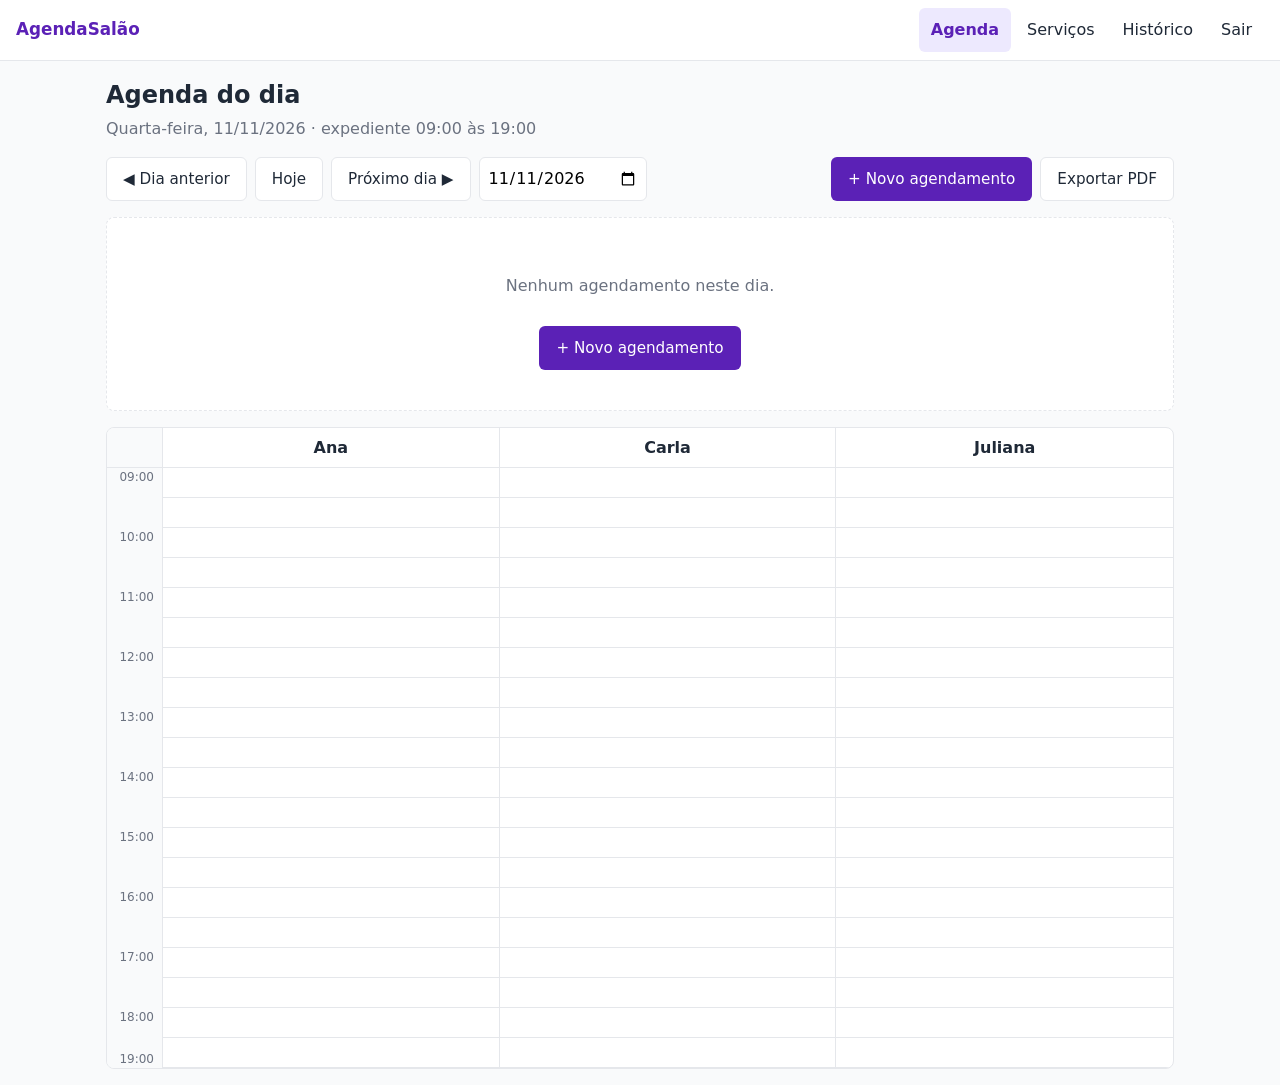
==== prototipo/agenda-vazia.html @ bddbb2ab "docs: prototipo visual das telas do MVP" ====
<!DOCTYPE html>
<html lang="pt-BR">
<head>
    <meta charset="utf-8">
    <meta name="viewport" content="width=device-width, initial-scale=1">
    <title>Agenda do dia (vazia) — AgendaSalão (protótipo)</title>
    <link rel="stylesheet" href="prototipo.css">
</head>
<body>
    <!-- agenda.php (F4): estado "lista vazia" — dia sem agendamentos.
         As colunas continuam visíveis e o atalho de novo agendamento fica
         em destaque (NAVEGACAO.md §4.3). -->
    <header class="topo no-print">
        <a class="marca" href="index.html">AgendaSalão</a>
        <nav class="menu">
            <a class="menu-link ativo" href="agenda.html" aria-current="page">Agenda</a>
            <a class="menu-link" href="servicos.html">Serviços</a>
            <a class="menu-link" href="historico.html">Histórico</a>
            <a class="menu-link" href="login.html">Sair</a>
        </nav>
    </header>

    <main class="container">
        <h1>Agenda do dia</h1>
        <p class="subtitulo">Quarta-feira, 11/11/2026 · expediente 09:00 às 19:00</p>

        <div class="agenda-controles no-print">
            <a class="btn btn-secundario" href="agenda.html" title="10/11/2026">◀ Dia anterior</a>
            <a class="btn btn-secundario" href="agenda.html">Hoje</a>
            <a class="btn btn-secundario" href="agenda.html" title="12/11/2026">Próximo dia ▶</a>
            <input type="date" value="2026-11-11" aria-label="Escolher data">
            <span class="espacador"></span>
            <a class="btn btn-primario" href="agendamento-form.html">+ Novo agendamento</a>
            <button type="button" class="btn btn-secundario" onclick="window.print()">Exportar PDF</button>
        </div>

        <div class="vazio">
            <p>Nenhum agendamento neste dia.</p>
            <a class="btn btn-primario" href="agendamento-form.html">+ Novo agendamento</a>
        </div>

        <div class="agenda">
            <div class="eixo-horas">
                <div class="eixo-espaco"></div>
                <div class="eixo-trilha">
                    <span style="top: 0;">09:00</span>
                    <span style="top: 60px;">10:00</span>
                    <span style="top: 120px;">11:00</span>
                    <span style="top: 180px;">12:00</span>
                    <span style="top: 240px;">13:00</span>
                    <span style="top: 300px;">14:00</span>
                    <span style="top: 360px;">15:00</span>
                    <span style="top: 420px;">16:00</span>
                    <span style="top: 480px;">17:00</span>
                    <span style="top: 540px;">18:00</span>
                    <span class="eixo-fim">19:00</span>
                </div>
            </div>

            <div class="coluna-profissional">
                <div class="coluna-cabecalho">Ana</div>
                <div class="trilha"></div>
            </div>

            <div class="coluna-profissional">
                <div class="coluna-cabecalho">Carla</div>
                <div class="trilha"></div>
            </div>

            <div class="coluna-profissional">
                <div class="coluna-cabecalho">Juliana</div>
                <div class="trilha"></div>
            </div>
        </div>
    </main>
</body>
</html>
---- prototipo/prototipo.css ----
/*
    prototipo.css — estilos dos mockups estáticos das telas do NAVEGACAO.md.
    Espelha o DESIGN.md (paleta, componentes, responsividade, impressão).
    Descartável: o CSS real do sistema viverá em assets/css/estilo.css.
*/

:root {
    --cor-primaria: #5b21b6;
    --cor-primaria-escura: #4c1d95;
    --cor-primaria-suave: #ede9fe;
    --cor-texto: #1f2937;
    --cor-texto-suave: #6b7280;
    --cor-fundo: #f9fafb;
    --cor-superficie: #ffffff;
    --cor-borda: #e5e7eb;
    --cor-sucesso: #15803d;
    --cor-sucesso-suave: #dcfce7;
    --cor-erro: #b91c1c;
    --cor-erro-suave: #fee2e2;
    --cor-aviso: #b45309;
    --cor-aviso-suave: #fef3c7;
}

* { box-sizing: border-box; }

body {
    margin: 0;
    font-family: system-ui, -apple-system, "Segoe UI", Roboto, Arial, sans-serif;
    font-size: 16px;
    line-height: 1.5;
    color: var(--cor-texto);
    background: var(--cor-fundo);
    font-variant-numeric: tabular-nums;
}

a { color: var(--cor-primaria); }

h1 { font-size: 1.5rem; margin: 0 0 4px; }
h2 { font-size: 1.25rem; margin: 24px 0 12px; }
.subtitulo { color: var(--cor-texto-suave); margin: 0 0 16px; }

/* ---------- topo / menu ---------- */
.topo {
    background: var(--cor-superficie);
    border-bottom: 1px solid var(--cor-borda);
    padding: 8px 16px;
    display: flex;
    align-items: center;
    justify-content: space-between;
    flex-wrap: wrap;
    gap: 8px;
}
.marca { font-weight: 700; color: var(--cor-primaria); text-decoration: none; font-size: 1.05rem; }
.menu { display: flex; flex-wrap: wrap; gap: 4px; }
.menu-link {
    color: var(--cor-texto);
    text-decoration: none;
    padding: 8px 12px;
    border-radius: 6px;
    min-height: 44px;
    display: inline-flex;
    align-items: center;
}
.menu-link:hover { background: var(--cor-fundo); }
.menu-link.ativo { background: var(--cor-primaria-suave); color: var(--cor-primaria); font-weight: 600; }

.container { max-width: 1100px; margin: 0 auto; padding: 16px; }
.container-estreito { max-width: 640px; }

/* ---------- mensagens ---------- */
.mensagem-sucesso, .mensagem-erro, .mensagem-aviso {
    padding: 12px 16px;
    border-radius: 8px;
    margin: 0 0 16px;
}
.mensagem-sucesso { background: var(--cor-sucesso-suave); border-left: 4px solid var(--cor-sucesso); }
.mensagem-erro { background: var(--cor-erro-suave); border-left: 4px solid var(--cor-erro); }
.mensagem-aviso { background: var(--cor-aviso-suave); border-left: 4px solid var(--cor-aviso); }
.mensagem-erro p, .mensagem-sucesso p, .mensagem-aviso p { margin: 0 0 4px; }
.mensagem-erro p:last-child, .lista-erros { margin-bottom: 0; }
.lista-erros { margin: 8px 0 0; padding-left: 20px; }
.dica { font-size: 0.85rem; color: var(--cor-texto-suave); margin: 4px 0 0; }

/* ---------- botões ---------- */
.btn {
    display: inline-flex;
    align-items: center;
    justify-content: center;
    gap: 6px;
    min-height: 44px;
    padding: 8px 16px;
    border-radius: 6px;
    border: 1px solid transparent;
    font: inherit;
    font-size: 0.95rem;
    cursor: pointer;
    text-decoration: none;
}
.btn-primario { background: var(--cor-primaria); color: #fff; }
.btn-primario:hover { background: var(--cor-primaria-escura); }
.btn-secundario { background: var(--cor-superficie); color: var(--cor-texto); border-color: var(--cor-borda); }
.btn-secundario:hover { background: var(--cor-fundo); }
.btn-perigo { background: var(--cor-erro); color: #fff; }
.btn-perigo:hover { background: #991b1b; }
.btn-pequeno { min-height: 34px; padding: 4px 10px; font-size: 0.875rem; }
.btn-bloco { width: 100%; }

/* ---------- formulários ---------- */
.form-campo { display: flex; flex-direction: column; gap: 4px; margin-bottom: 16px; }
.form-campo > label { font-weight: 600; font-size: 0.9rem; }
.form-campo input, .form-campo select, .form-campo textarea {
    padding: 10px;
    border: 1px solid var(--cor-borda);
    border-radius: 6px;
    font: inherit;
    background: var(--cor-superficie);
    color: var(--cor-texto);
    width: 100%;
}
.form-linha { display: flex; gap: 16px; flex-wrap: wrap; }
.form-linha .form-campo { flex: 1; min-width: 150px; }
.campo-erro input, .campo-erro select { border-color: var(--cor-erro); }
.erro-campo { color: var(--cor-erro); font-size: 0.875rem; margin: 0; }
.form-rodape { display: flex; gap: 8px; flex-wrap: wrap; margin-top: 8px; }

input:focus, select:focus, textarea:focus, .btn:focus, .menu-link:focus, a:focus {
    outline: 2px solid var(--cor-primaria);
    outline-offset: 2px;
}

/* ---------- tabelas ---------- */
.tabela-container { overflow-x: auto; border: 1px solid var(--cor-borda); border-radius: 8px; background: var(--cor-superficie); }
.tabela { width: 100%; border-collapse: collapse; }
.tabela th, .tabela td { text-align: left; padding: 10px 12px; border-bottom: 1px solid var(--cor-borda); white-space: nowrap; font-size: 0.95rem; }
.tabela th { background: var(--cor-fundo); font-size: 0.85rem; text-transform: uppercase; letter-spacing: 0.03em; color: var(--cor-texto-suave); }
.tabela tbody tr:last-child td { border-bottom: none; }
.tabela tbody tr:hover { background: var(--cor-primaria-suave); }
.col-acoes { text-align: right; }
.col-acoes form { display: inline; margin-left: 4px; }
.linha-inativa { color: var(--cor-texto-suave); opacity: 0.75; }

/* ---------- status ---------- */
.status-agendado { background: #dbeafe; border-left: 3px solid #1d4ed8; color: #1e3a8a; }
.status-realizado { background: #dcfce7; border-left: 3px solid #15803d; color: #14532d; }
.status-cancelado { background: #e5e7eb; border-left: 3px solid #6b7280; color: var(--cor-texto-suave); text-decoration: line-through; opacity: 0.75; }
.rotulo-status { display: inline-block; padding: 2px 8px; border-radius: 999px; font-size: 0.8rem; font-weight: 600; }

/* ---------- agenda ---------- */
.agenda-controles { display: flex; flex-wrap: wrap; align-items: center; gap: 8px; margin-bottom: 16px; }
.agenda-controles input[type="date"] { padding: 8px; border: 1px solid var(--cor-borda); border-radius: 6px; font: inherit; min-height: 44px; }
.espacador { flex: 1; }

.agenda { display: flex; overflow-x: auto; border: 1px solid var(--cor-borda); border-radius: 8px; background: var(--cor-superficie); }
.eixo-horas { position: sticky; left: 0; z-index: 2; flex: none; width: 56px; background: var(--cor-fundo); border-right: 1px solid var(--cor-borda); }
.eixo-espaco { height: 40px; border-bottom: 1px solid var(--cor-borda); }
.eixo-trilha { position: relative; height: 600px; }
.eixo-trilha span { position: absolute; right: 8px; font-size: 0.75rem; color: var(--cor-texto-suave); }
.eixo-fim { top: 600px; transform: translateY(-100%); }

.coluna-profissional { flex: 1 0 180px; border-right: 1px solid var(--cor-borda); }
.coluna-profissional:last-child { border-right: none; }
.coluna-cabecalho {
    height: 40px;
    display: flex;
    align-items: center;
    justify-content: center;
    font-weight: 600;
    border-bottom: 1px solid var(--cor-borda);
}
.trilha {
    position: relative;
    height: 600px;
    background: repeating-linear-gradient(to bottom, transparent 0, transparent 29px, var(--cor-borda) 29px, var(--cor-borda) 30px);
}

.bloco {
    position: absolute;
    left: 4px;
    right: 4px;
    border-radius: 6px;
    padding: 4px 8px;
    overflow: hidden;
    font-size: 0.8rem;
    line-height: 1.25;
    color: inherit;
    text-decoration: none;
}
.bloco p { margin: 0; white-space: nowrap; overflow: hidden; text-overflow: ellipsis; }
.bloco.status-cancelado { text-decoration: line-through; }

/* ---------- vazio / horários livres ---------- */
.vazio {
    text-align: center;
    padding: 40px 16px;
    border: 1px dashed var(--cor-borda);
    border-radius: 8px;
    background: var(--cor-superficie);
    color: var(--cor-texto-suave);
    margin: 16px 0;
}
.vazio .btn { margin-top: 12px; }

.lista-horarios { display: flex; flex-wrap: wrap; gap: 8px; margin: 12px 0; }
.horario-livre {
    background: var(--cor-superficie);
    border: 1px solid var(--cor-primaria);
    color: var(--cor-primaria);
    border-radius: 999px;
    padding: 6px 14px;
    font: inherit;
    font-size: 0.9rem;
    cursor: pointer;
    min-height: 36px;
}
.horario-livre:hover { background: var(--cor-primaria-suave); }

/* ---------- login ---------- */
.login-card { max-width: 380px; margin: 48px auto; background: var(--cor-superficie); border: 1px solid var(--cor-borda); border-radius: 8px; padding: 32px; }
.login-marca { text-align: center; font-size: 1.5rem; font-weight: 700; color: var(--cor-primaria); margin-bottom: 4px; }
.login-subtitulo { text-align: center; color: var(--cor-texto-suave); margin-bottom: 24px; }

/* ---------- barras e resumo ---------- */
.barra-acoes { display: flex; flex-wrap: wrap; gap: 8px; margin-bottom: 16px; }
.filtros { background: var(--cor-superficie); border: 1px solid var(--cor-borda); border-radius: 8px; padding: 16px; margin-bottom: 16px; }
.print-resumo { color: var(--cor-texto-suave); font-size: 0.875rem; margin: 0 0 12px; }

/* ---------- catálogo (index do protótipo) ---------- */
.catalogo-lista { list-style: none; padding: 0; display: grid; grid-template-columns: repeat(auto-fill, minmax(260px, 1fr)); gap: 12px; }
.catalogo-item { background: var(--cor-superficie); border: 1px solid var(--cor-borda); border-radius: 8px; padding: 16px; }
.catalogo-item h3 { margin: 0 0 4px; font-size: 1rem; }
.catalogo-item p { margin: 0; color: var(--cor-texto-suave); font-size: 0.9rem; }

/* ---------- impressão (Exportar PDF) ---------- */
@media print {
    .no-print { display: none; }
    body { background: #fff; }
    .container { max-width: none; padding: 0; }
    .agenda { overflow: visible; }
    .bloco, .tabela tbody tr { break-inside: avoid; }
}
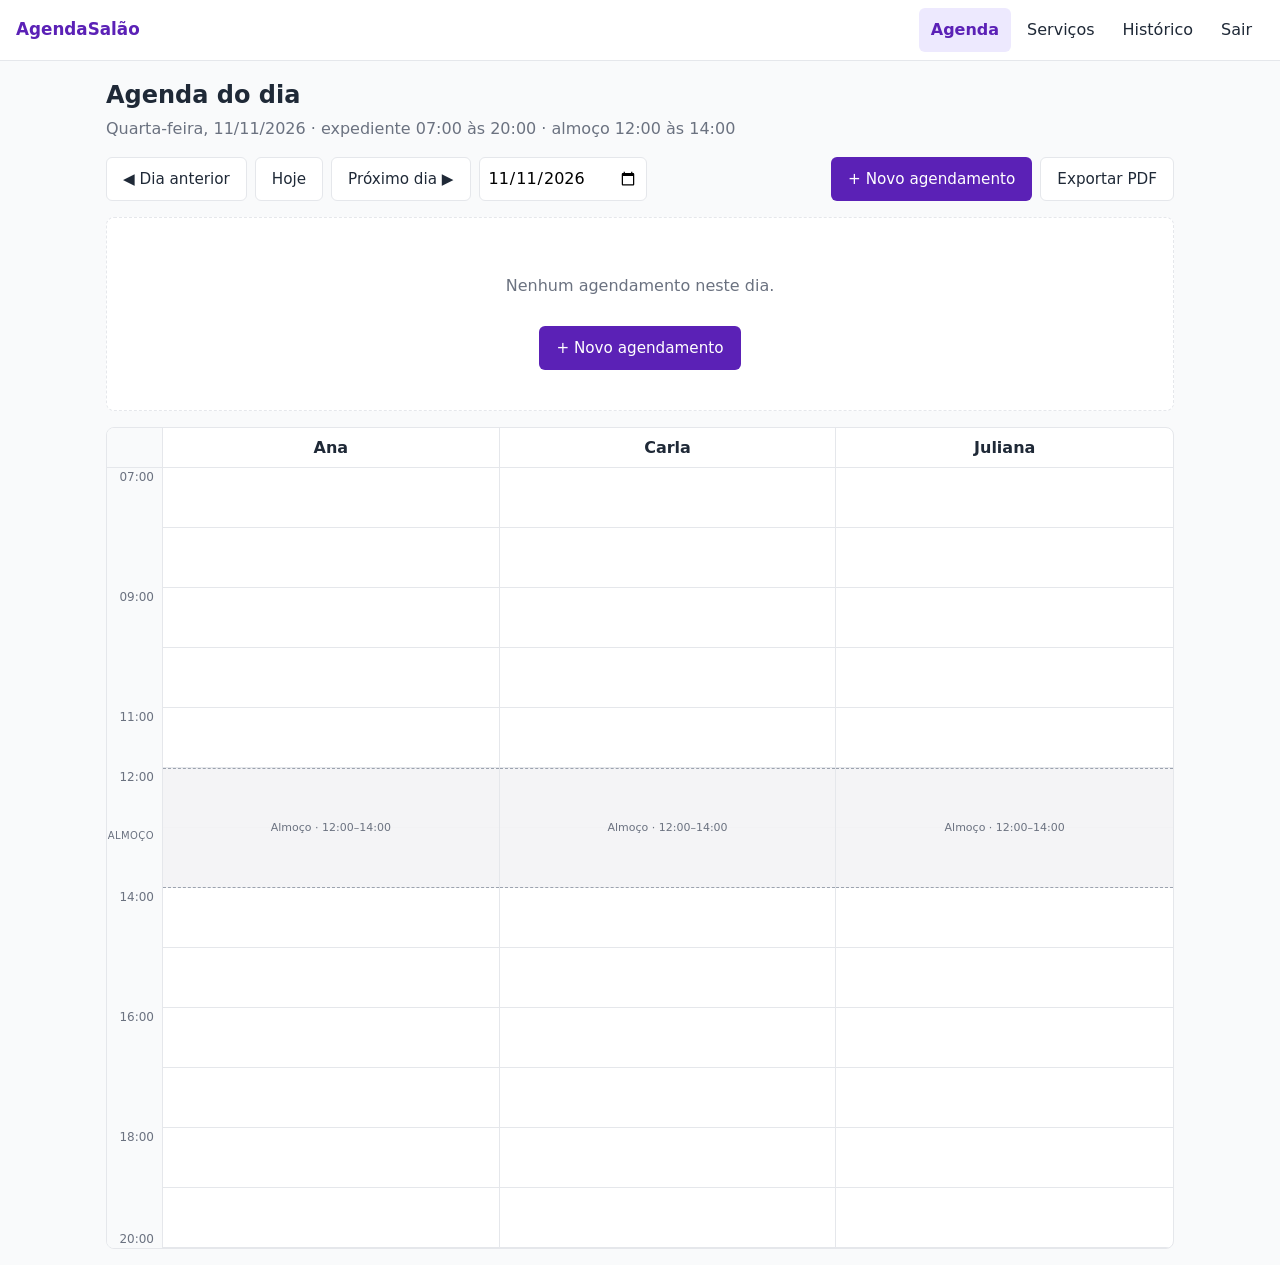
==== commit f78ccb66: "upd" ====
--- a/prototipo/agenda-vazia.html
+++ b/prototipo/agenda-vazia.html
@@ -22,7 +22,7 @@
 
     <main class="container">
         <h1>Agenda do dia</h1>
-        <p class="subtitulo">Quarta-feira, 11/11/2026 · expediente 09:00 às 19:00</p>
+        <p class="subtitulo">Quarta-feira, 11/11/2026 · expediente 07:00 às 20:00 · almoço 12:00 às 14:00</p>
 
         <div class="agenda-controles no-print">
             <a class="btn btn-secundario" href="agenda.html" title="10/11/2026">◀ Dia anterior</a>
@@ -43,33 +43,31 @@
             <div class="eixo-horas">
                 <div class="eixo-espaco"></div>
                 <div class="eixo-trilha">
-                    <span style="top: 0;">09:00</span>
-                    <span style="top: 60px;">10:00</span>
-                    <span style="top: 120px;">11:00</span>
-                    <span style="top: 180px;">12:00</span>
-                    <span style="top: 240px;">13:00</span>
-                    <span style="top: 300px;">14:00</span>
-                    <span style="top: 360px;">15:00</span>
-                    <span style="top: 420px;">16:00</span>
-                    <span style="top: 480px;">17:00</span>
-                    <span style="top: 540px;">18:00</span>
-                    <span class="eixo-fim">19:00</span>
+                    <span style="top: 0;">07:00</span>
+                    <span style="top: 120px;">09:00</span>
+                    <span style="top: 240px;">11:00</span>
+                    <span style="top: 300px;">12:00</span>
+                    <span class="marca-almoco" style="top: 360px;">almoço</span>
+                    <span style="top: 420px;">14:00</span>
+                    <span style="top: 540px;">16:00</span>
+                    <span style="top: 660px;">18:00</span>
+                    <span class="eixo-fim">20:00</span>
                 </div>
             </div>
 
             <div class="coluna-profissional">
                 <div class="coluna-cabecalho">Ana</div>
-                <div class="trilha"></div>
+                <div class="trilha"><div class="faixa-almoco" aria-hidden="true"><span>Almoço · 12:00–14:00</span></div></div>
             </div>
 
             <div class="coluna-profissional">
                 <div class="coluna-cabecalho">Carla</div>
-                <div class="trilha"></div>
+                <div class="trilha"><div class="faixa-almoco" aria-hidden="true"><span>Almoço · 12:00–14:00</span></div></div>
             </div>
 
             <div class="coluna-profissional">
                 <div class="coluna-cabecalho">Juliana</div>
-                <div class="trilha"></div>
+                <div class="trilha"><div class="faixa-almoco" aria-hidden="true"><span>Almoço · 12:00–14:00</span></div></div>
             </div>
         </div>
     </main>
--- a/prototipo/prototipo.css
+++ b/prototipo/prototipo.css
@@ -153,9 +153,10 @@
 .agenda { display: flex; overflow-x: auto; border: 1px solid var(--cor-borda); border-radius: 8px; background: var(--cor-superficie); }
 .eixo-horas { position: sticky; left: 0; z-index: 2; flex: none; width: 56px; background: var(--cor-fundo); border-right: 1px solid var(--cor-borda); }
 .eixo-espaco { height: 40px; border-bottom: 1px solid var(--cor-borda); }
-.eixo-trilha { position: relative; height: 600px; }
+.eixo-trilha { position: relative; height: 780px; }
 .eixo-trilha span { position: absolute; right: 8px; font-size: 0.75rem; color: var(--cor-texto-suave); }
-.eixo-fim { top: 600px; transform: translateY(-100%); }
+.eixo-fim { top: 780px; transform: translateY(-100%); }
+.marca-almoco { font-size: 0.625rem !important; letter-spacing: 0.04em; text-transform: uppercase; }
 
 .coluna-profissional { flex: 1 0 180px; border-right: 1px solid var(--cor-borda); }
 .coluna-profissional:last-child { border-right: none; }
@@ -169,12 +170,35 @@
 }
 .trilha {
     position: relative;
-    height: 600px;
-    background: repeating-linear-gradient(to bottom, transparent 0, transparent 29px, var(--cor-borda) 29px, var(--cor-borda) 30px);
+    height: 780px;
+    background: repeating-linear-gradient(to bottom, transparent 0, transparent 59px, var(--cor-borda) 59px, var(--cor-borda) 60px);
+}
+
+/* Almoço: 12:00–14:00 = 300px a 420px na grade. */
+.faixa-almoco {
+    position: absolute;
+    top: 300px;
+    right: 0;
+    left: 0;
+    height: 120px;
+    border-top: 1px dashed #9ca3af;
+    border-bottom: 1px dashed #9ca3af;
+    background: rgba(243, 244, 246, 0.92);
+    pointer-events: none;
+}
+.faixa-almoco span {
+    position: absolute;
+    top: 50%;
+    left: 50%;
+    color: var(--cor-texto-suave);
+    font-size: 0.6875rem;
+    white-space: nowrap;
+    transform: translate(-50%, -50%);
 }
 
 .bloco {
     position: absolute;
+    z-index: 1;
     left: 4px;
     right: 4px;
     border-radius: 6px;
